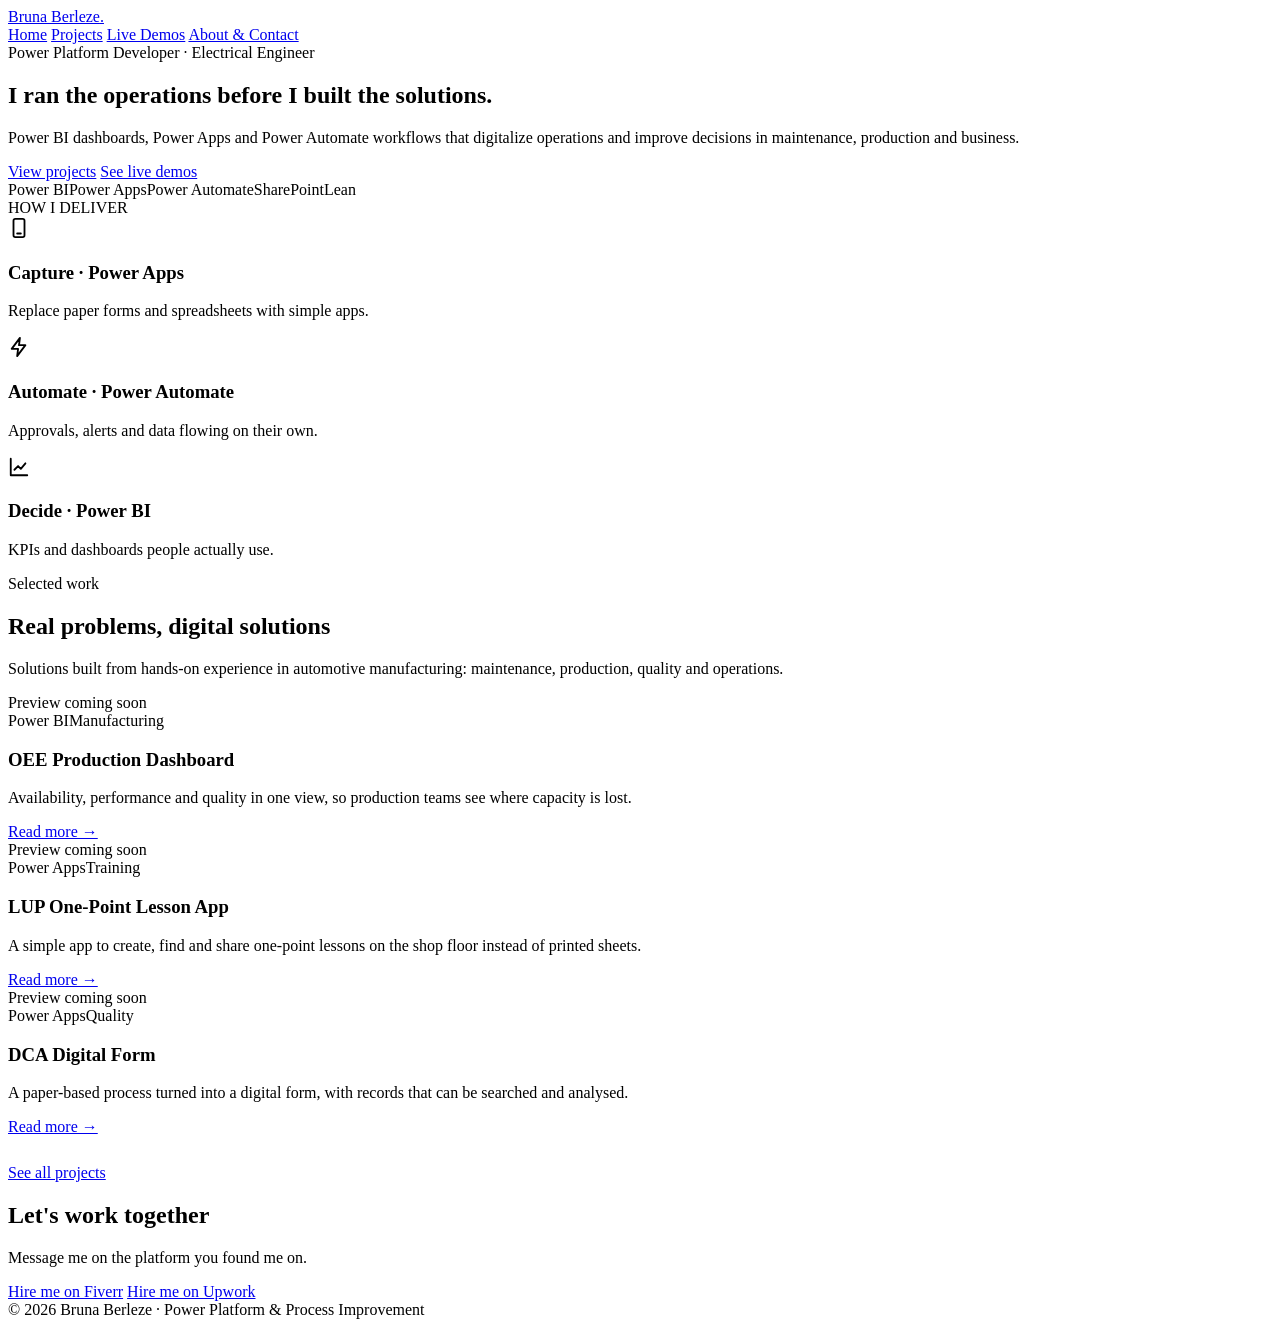
==== index.html @ 6c1ceda1 "Add files via upload" ====
<!doctype html>
<html lang="en">
<head>
<meta charset="utf-8">
<meta name="viewport" content="width=device-width, initial-scale=1">
<title>Bruna Berleze · Power Platform Developer</title>
<meta name="description" content="Power BI, Power Apps and Power Automate solutions from an Electrical Engineer with real manufacturing experience.">
<meta property="og:title" content="Bruna Berleze · Power Platform Developer">
<meta property="og:description" content="Power BI, Power Apps and Power Automate solutions from an Electrical Engineer with real manufacturing experience.">
<meta property="og:type" content="website">
<meta property="og:url" content="https://bruna-berleze.github.io/">
<meta name="theme-color" content="#0B0D1F">
<link rel="icon" type="image/png" href="assets/favicon-64.png">
<link rel="apple-touch-icon" href="assets/apple-touch-icon.png">
<link rel="preconnect" href="https://fonts.googleapis.com">
<link rel="preconnect" href="https://fonts.gstatic.com" crossorigin>
<link href="https://fonts.googleapis.com/css2?family=Space+Grotesk:wght@500;600;700&family=DM+Sans:wght@400;500;700&display=swap" rel="stylesheet">
<link rel="stylesheet" href="assets/style.css">
</head>
<body>
<div class="glow v" aria-hidden="true"></div>
<div class="glow c" aria-hidden="true"></div>
<div class="glow p" aria-hidden="true"></div>
<header>
<div class="wrap nav">
<a class="brand" href="index.html">Bruna Berleze<span>.</span></a>
<nav class="menu" aria-label="Main">
<a href="index.html" aria-current="page">Home</a>
<a href="projects.html">Projects</a>
<a href="demos.html">Live Demos</a>
<a href="about.html">About & Contact</a>
</nav>
</div>
</header>
<main class="wrap">
<section class="hero">
<div class="stack">
<span class="pill">Power Platform Developer · Electrical Engineer</span>
<h1>I ran the operations before I built the solutions.</h1>
<p class="lead">Power BI dashboards, Power Apps and Power Automate workflows that digitalize operations and improve decisions in maintenance, production and business.</p>
<div class="btns">
<a class="btn primary" href="projects.html">View projects</a>
<a class="btn ghost" href="demos.html">See live demos</a>
</div>
<div class="tags">
<span class="tag bi">Power BI</span><span class="tag apps">Power Apps</span><span class="tag flow">Power Automate</span><span class="tag">SharePoint</span><span class="tag">Lean</span>
</div>
</div>
<div class="steps glass">
<span class="label">HOW I DELIVER</span>
<div class="step apps"><div class="icon"><svg aria-hidden="true" width="22" height="22" viewBox="0 0 24 24" fill="none" stroke="currentColor" stroke-width="2" stroke-linecap="round" stroke-linejoin="round"><rect x="6" y="2" width="12" height="20" rx="2"/><path d="M10 18h4"/></svg></div><div><h3>Capture · Power Apps</h3><p>Replace paper forms and spreadsheets with simple apps.</p></div></div>
<div class="step flow"><div class="icon"><svg aria-hidden="true" width="22" height="22" viewBox="0 0 24 24" fill="none" stroke="currentColor" stroke-width="2" stroke-linecap="round" stroke-linejoin="round"><path d="M13 2L4 14h7l-1 8 9-12h-7z"/></svg></div><div><h3>Automate · Power Automate</h3><p>Approvals, alerts and data flowing on their own.</p></div></div>
<div class="step bi"><div class="icon"><svg aria-hidden="true" width="22" height="22" viewBox="0 0 24 24" fill="none" stroke="currentColor" stroke-width="2" stroke-linecap="round" stroke-linejoin="round"><path d="M3 3v18h18"/><path d="M7 15l4-4 3 3 5-6"/></svg></div><div><h3>Decide · Power BI</h3><p>KPIs and dashboards people actually use.</p></div></div>
</div>
</section>

<section class="reveal">
<div class="head">
<span class="eyebrow">Selected work</span>
<h2>Real problems, digital solutions</h2>
<p>Solutions built from hands-on experience in automotive manufacturing: maintenance, production, quality and operations.</p>
</div>
<div class="grid">
<article class="card glass">
<div class="thumb g1">Preview coming soon</div>
<div class="body">
<div class="tags"><span class="tag bi">Power BI</span><span class="tag ">Manufacturing</span></div>
<h3>OEE Production Dashboard</h3>
<p>Availability, performance and quality in one view, so production teams see where capacity is lost.</p>
<a class="more" href="projects.html#oee">Read more →</a>
</div>
</article><article class="card glass">
<div class="thumb g2">Preview coming soon</div>
<div class="body">
<div class="tags"><span class="tag apps">Power Apps</span><span class="tag ">Training</span></div>
<h3>LUP One-Point Lesson App</h3>
<p>A simple app to create, find and share one-point lessons on the shop floor instead of printed sheets.</p>
<a class="more" href="projects.html#lup">Read more →</a>
</div>
</article><article class="card glass">
<div class="thumb g3">Preview coming soon</div>
<div class="body">
<div class="tags"><span class="tag apps">Power Apps</span><span class="tag ">Quality</span></div>
<h3>DCA Digital Form</h3>
<p>A paper-based process turned into a digital form, with records that can be searched and analysed.</p>
<a class="more" href="projects.html#dca">Read more →</a>
</div>
</article>
</div>
<div class="btns" style="margin-top:28px"><a class="btn ghost" href="projects.html">See all projects</a></div>
</section>

<section id="contact" class="reveal">
<div class="cta">
<div>
<h2>Let's work together</h2>
<p>Message me on the platform you found me on.</p>
</div>
<div class="btns">
<a class="btn primary" href="#contact">Hire me on Fiverr</a>
<a class="btn ghost" href="#contact">Hire me on Upwork</a>
</div>
</div>
</section>
</main>
<footer>
<div class="wrap">© 2026 Bruna Berleze · Power Platform &amp; Process Improvement</div>
</footer>
<script src="assets/main.js"></script>
</body>
</html>
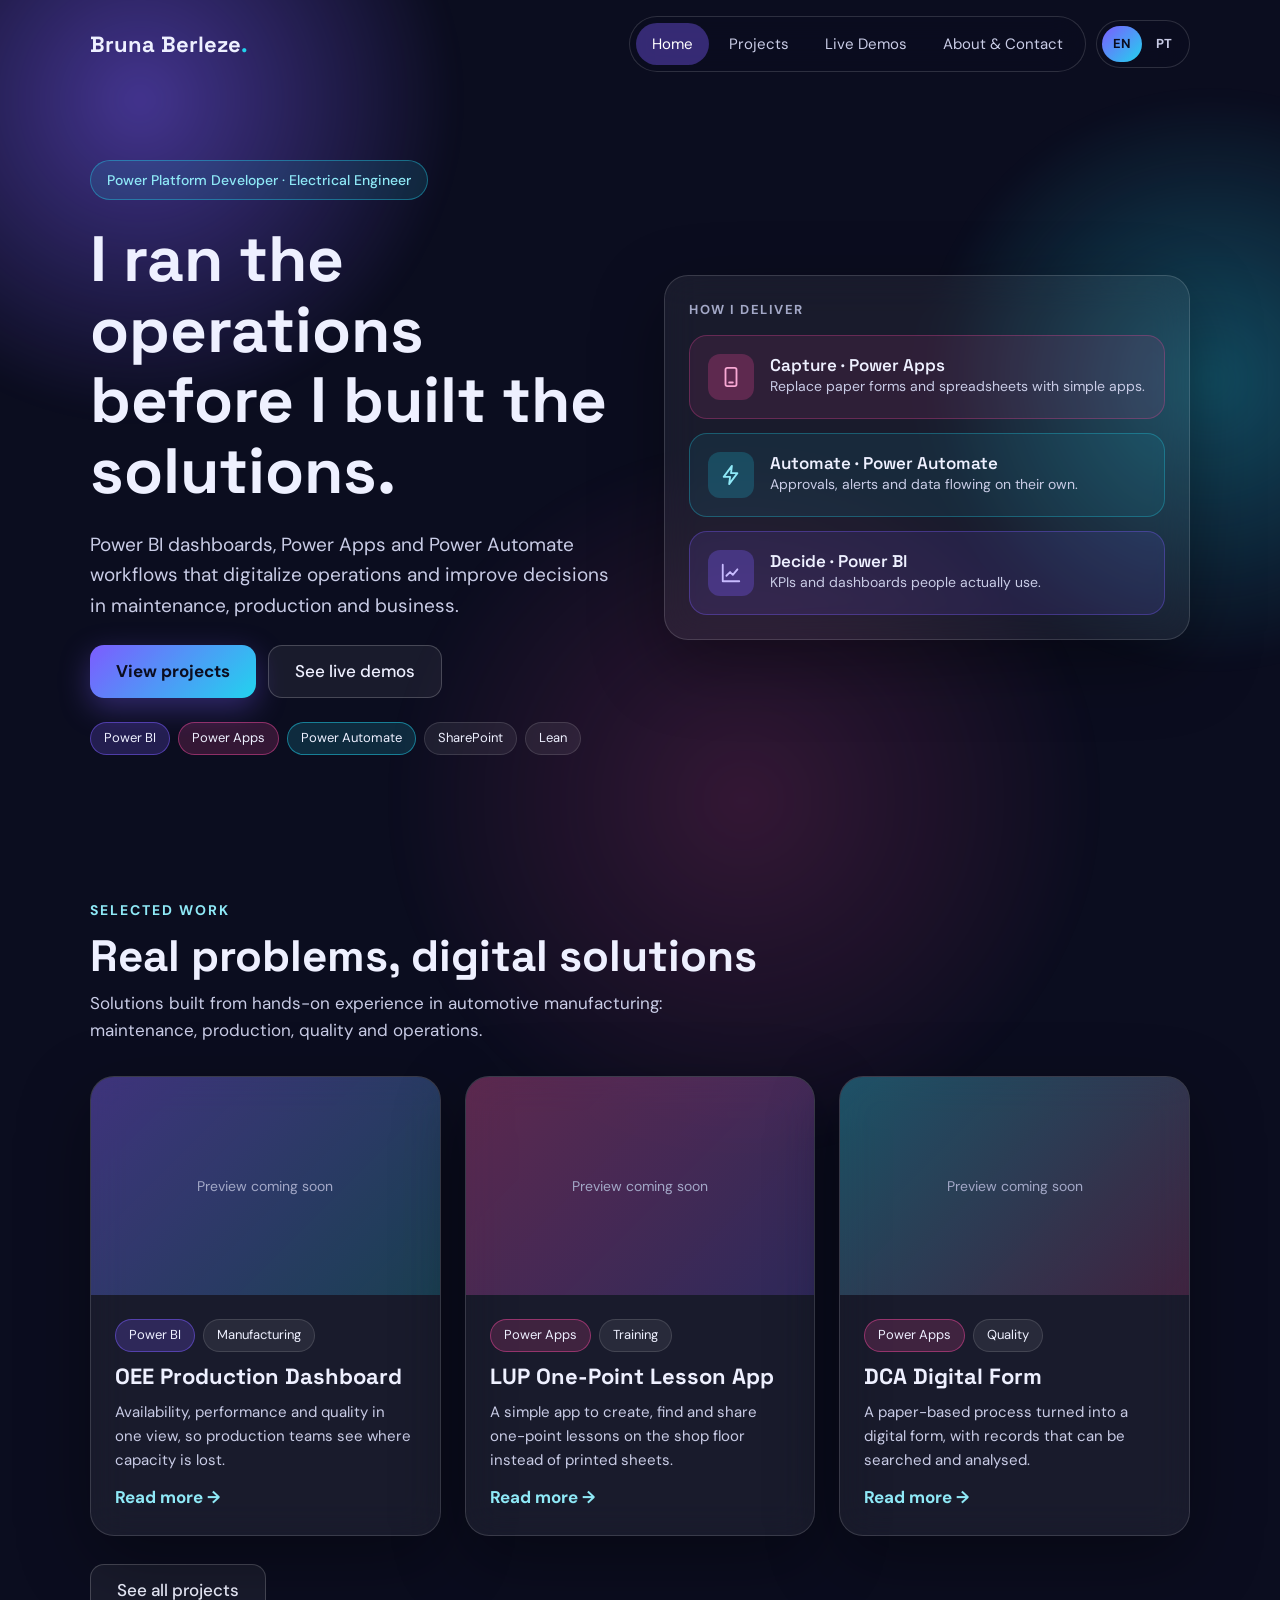
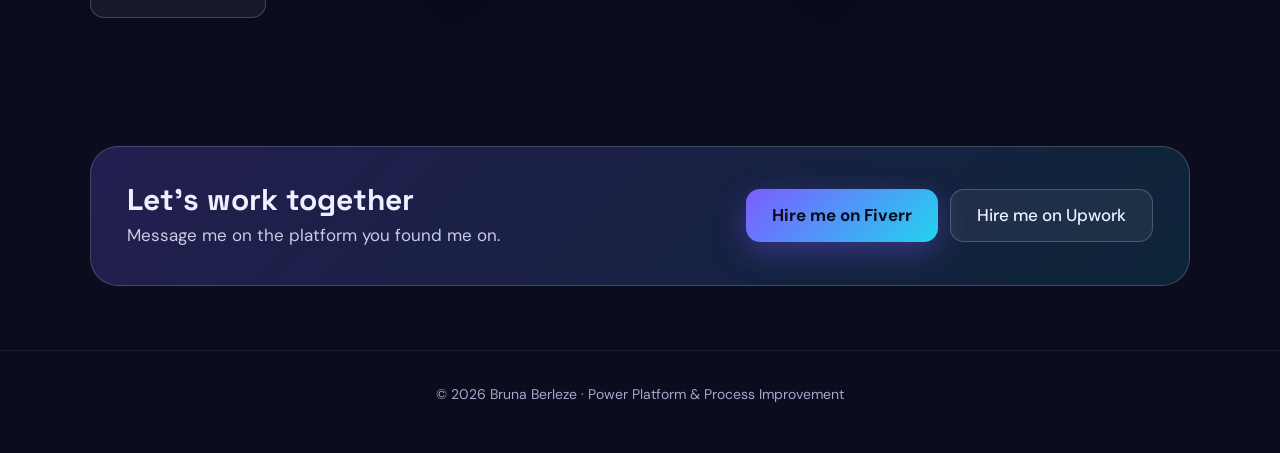
==== commit 9949c45f: "Add Portuguese version with EN/PT switch and fix favicon Co-Authored-By: Claude Opus 5.5 <noreply@an" ====
--- a/index.html
+++ b/index.html
@@ -8,14 +8,20 @@
 <meta property="og:title" content="Bruna Berleze · Power Platform Developer">
 <meta property="og:description" content="Power BI, Power Apps and Power Automate solutions from an Electrical Engineer with real manufacturing experience.">
 <meta property="og:type" content="website">
-<meta property="og:url" content="https://bruna-berleze.github.io/">
+<meta property="og:image" content="https://bruna-berleze.github.io/assets/favicon.png">
+<link rel="alternate" hreflang="en" href="https://bruna-berleze.github.io/">
+<link rel="alternate" hreflang="pt-BR" href="https://bruna-berleze.github.io/pt/">
+<link rel="alternate" hreflang="x-default" href="https://bruna-berleze.github.io/">
+<link rel="canonical" href="https://bruna-berleze.github.io/">
 <meta name="theme-color" content="#0B0D1F">
-<link rel="icon" type="image/png" href="assets/favicon-64.png">
-<link rel="apple-touch-icon" href="assets/apple-touch-icon.png">
+<link rel="icon" href="/favicon.ico" sizes="any">
+<link rel="icon" type="image/png" sizes="32x32" href="/assets/favicon-32.png">
+<link rel="icon" type="image/png" sizes="64x64" href="/assets/favicon-64.png">
+<link rel="apple-touch-icon" href="/assets/apple-touch-icon.png">
 <link rel="preconnect" href="https://fonts.googleapis.com">
 <link rel="preconnect" href="https://fonts.gstatic.com" crossorigin>
 <link href="https://fonts.googleapis.com/css2?family=Space+Grotesk:wght@500;600;700&family=DM+Sans:wght@400;500;700&display=swap" rel="stylesheet">
-<link rel="stylesheet" href="assets/style.css">
+<link rel="stylesheet" href="/assets/style.css">
 </head>
 <body>
 <div class="glow v" aria-hidden="true"></div>
@@ -23,13 +29,19 @@
 <div class="glow p" aria-hidden="true"></div>
 <header>
 <div class="wrap nav">
-<a class="brand" href="index.html">Bruna Berleze<span>.</span></a>
+<a class="brand" href="/">Bruna Berleze<span>.</span></a>
+<div class="nav-right">
 <nav class="menu" aria-label="Main">
-<a href="index.html" aria-current="page">Home</a>
-<a href="projects.html">Projects</a>
-<a href="demos.html">Live Demos</a>
-<a href="about.html">About & Contact</a>
+<a href="/" aria-current="page">Home</a>
+<a href="/projects.html" >Projects</a>
+<a href="/demos.html" >Live Demos</a>
+<a href="/about.html" >About & Contact</a>
 </nav>
+<div class="lang" role="group" aria-label="Language">
+<a href="/" hreflang="en" lang="en" data-lang="en" aria-current="page">EN</a>
+<a href="/pt/" hreflang="pt-BR" lang="pt-BR" data-lang="pt" >PT</a>
+</div>
+</div>
 </div>
 </header>
 <main class="wrap">
@@ -39,8 +51,8 @@
 <h1>I ran the operations before I built the solutions.</h1>
 <p class="lead">Power BI dashboards, Power Apps and Power Automate workflows that digitalize operations and improve decisions in maintenance, production and business.</p>
 <div class="btns">
-<a class="btn primary" href="projects.html">View projects</a>
-<a class="btn ghost" href="demos.html">See live demos</a>
+<a class="btn primary" href="/projects.html">View projects</a>
+<a class="btn ghost" href="/demos.html">See live demos</a>
 </div>
 <div class="tags">
 <span class="tag bi">Power BI</span><span class="tag apps">Power Apps</span><span class="tag flow">Power Automate</span><span class="tag">SharePoint</span><span class="tag">Lean</span>
@@ -67,7 +79,7 @@
 <div class="tags"><span class="tag bi">Power BI</span><span class="tag ">Manufacturing</span></div>
 <h3>OEE Production Dashboard</h3>
 <p>Availability, performance and quality in one view, so production teams see where capacity is lost.</p>
-<a class="more" href="projects.html#oee">Read more →</a>
+<a class="more" href="/projects.html#oee">Read more →</a>
 </div>
 </article><article class="card glass">
 <div class="thumb g2">Preview coming soon</div>
@@ -75,7 +87,7 @@
 <div class="tags"><span class="tag apps">Power Apps</span><span class="tag ">Training</span></div>
 <h3>LUP One-Point Lesson App</h3>
 <p>A simple app to create, find and share one-point lessons on the shop floor instead of printed sheets.</p>
-<a class="more" href="projects.html#lup">Read more →</a>
+<a class="more" href="/projects.html#lup">Read more →</a>
 </div>
 </article><article class="card glass">
 <div class="thumb g3">Preview coming soon</div>
@@ -83,11 +95,11 @@
 <div class="tags"><span class="tag apps">Power Apps</span><span class="tag ">Quality</span></div>
 <h3>DCA Digital Form</h3>
 <p>A paper-based process turned into a digital form, with records that can be searched and analysed.</p>
-<a class="more" href="projects.html#dca">Read more →</a>
+<a class="more" href="/projects.html#dca">Read more →</a>
 </div>
 </article>
 </div>
-<div class="btns" style="margin-top:28px"><a class="btn ghost" href="projects.html">See all projects</a></div>
+<div class="btns" style="margin-top:28px"><a class="btn ghost" href="/projects.html">See all projects</a></div>
 </section>
 
 <section id="contact" class="reveal">
@@ -106,6 +118,6 @@
 <footer>
 <div class="wrap">© 2026 Bruna Berleze · Power Platform &amp; Process Improvement</div>
 </footer>
-<script src="assets/main.js"></script>
+<script src="/assets/main.js"></script>
 </body>
 </html>
--- a/assets/style.css
+++ b/assets/style.css
@@ -0,0 +1,168 @@
+:root {
+  --bg: #0B0D1F;
+  --text: #EEF0FF;
+  --muted: #C9CCE6;
+  --subtle: #A3A8C7;
+  --violet: #7C5CFF;
+  --cyan: #22D3EE;
+  --pink: #EC4899;
+  --link: #8FE9F7;
+  --glass: rgba(255, 255, 255, 0.06);
+  --glass-strong: rgba(255, 255, 255, 0.09);
+  --line: rgba(255, 255, 255, 0.14);
+  --radius: 24px;
+}
+
+* { box-sizing: border-box; }
+html { scroll-behavior: smooth; }
+body {
+  margin: 0;
+  background: var(--bg);
+  color: var(--text);
+  font-family: 'DM Sans', system-ui, sans-serif;
+  font-size: 17px;
+  line-height: 1.6;
+  overflow-x: hidden;
+}
+h1, h2, h3, .brand { font-family: 'Space Grotesk', system-ui, sans-serif; line-height: 1.1; margin: 0; }
+p { margin: 0; }
+a { color: var(--link); }
+a:hover { color: #C6F4FB; }
+img { max-width: 100%; display: block; }
+
+/* Ambient glows */
+.glow { position: fixed; border-radius: 50%; pointer-events: none; z-index: 0; filter: blur(10px); animation: drift 22s ease-in-out infinite alternate; }
+.glow.v { top: -220px; left: -180px; width: 640px; height: 640px; background: radial-gradient(circle, rgba(124,92,255,.5), transparent 70%); }
+.glow.c { top: 10%; right: -220px; width: 580px; height: 580px; background: radial-gradient(circle, rgba(34,211,238,.32), transparent 70%); animation-delay: -6s; }
+.glow.p { bottom: -260px; left: 30%; width: 720px; height: 720px; background: radial-gradient(circle, rgba(236,72,153,.18), transparent 70%); animation-delay: -12s; }
+@keyframes drift { from { transform: translate(0,0); } to { transform: translate(40px, 60px); } }
+@media (prefers-reduced-motion: reduce) { .glow { animation: none; } html { scroll-behavior: auto; } }
+
+.wrap { position: relative; z-index: 1; max-width: 1140px; margin: 0 auto; padding: 0 20px; }
+
+/* Nav */
+header { position: sticky; top: 0; z-index: 10; padding: 16px 0; }
+.nav { display: flex; flex-wrap: wrap; align-items: center; justify-content: space-between; gap: 12px; }
+.brand { font-weight: 700; font-size: 22px; color: var(--text); text-decoration: none; }
+.brand span { color: var(--cyan); }
+.menu { display: flex; flex-wrap: wrap; gap: 4px; padding: 6px; border-radius: 999px; background: rgba(11,13,31,.55); border: 1px solid var(--line); backdrop-filter: blur(16px); -webkit-backdrop-filter: blur(16px); }
+.menu a { padding: 9px 16px; border-radius: 999px; color: var(--muted); text-decoration: none; font-size: 15px; transition: background .2s, color .2s; }
+.menu a:hover { color: #fff; background: rgba(255,255,255,.06); }
+.menu a[aria-current="page"] { color: #fff; background: rgba(124,92,255,.38); }
+
+.nav-right { display: flex; flex-wrap: wrap; align-items: center; gap: 10px; }
+.lang { display: flex; gap: 2px; padding: 5px; border-radius: 999px; background: rgba(11,13,31,.55); border: 1px solid var(--line); backdrop-filter: blur(16px); -webkit-backdrop-filter: blur(16px); }
+.lang a { min-width: 40px; padding: 8px 10px; border-radius: 999px; text-align: center; color: var(--muted); text-decoration: none; font-size: 13px; font-weight: 700; letter-spacing: .5px; transition: background .2s, color .2s; }
+.lang a:hover { color: #fff; background: rgba(255,255,255,.06); }
+.lang a[aria-current="page"] { color: var(--bg); background: linear-gradient(135deg, var(--violet), var(--cyan)); }
+
+/* Glass */
+.glass { background: var(--glass); border: 1px solid var(--line); border-radius: var(--radius); backdrop-filter: blur(18px); -webkit-backdrop-filter: blur(18px); box-shadow: 0 24px 70px rgba(0,0,0,.35); }
+
+/* Sections */
+section { padding: 64px 0; }
+.eyebrow { color: var(--link); font-size: 14px; font-weight: 700; letter-spacing: 2px; text-transform: uppercase; }
+.head { display: flex; flex-direction: column; gap: 10px; margin-bottom: 32px; }
+.head h1, .head h2 { font-size: clamp(32px, 5vw, 44px); }
+.head p { color: var(--muted); max-width: 660px; }
+
+/* Hero */
+.hero { display: grid; grid-template-columns: repeat(auto-fit, minmax(300px, 1fr)); gap: 48px; align-items: center; padding: 72px 0 80px; }
+.hero h1 { font-size: clamp(40px, 6.5vw, 64px); font-weight: 700; }
+.hero .lead { color: var(--muted); font-size: 19px; max-width: 560px; }
+.stack { display: flex; flex-direction: column; gap: 24px; }
+.pill { align-self: flex-start; padding: 8px 16px; border-radius: 999px; background: rgba(34,211,238,.12); border: 1px solid rgba(34,211,238,.4); color: var(--link); font-size: 14px; font-weight: 500; }
+
+.btns { display: flex; flex-wrap: wrap; gap: 12px; }
+.btn { display: inline-flex; align-items: center; min-height: 48px; padding: 12px 26px; border-radius: 14px; font-weight: 700; text-decoration: none; transition: transform .2s, box-shadow .2s; }
+.btn:hover { transform: translateY(-2px); }
+.btn.primary { background: linear-gradient(135deg, var(--violet), var(--cyan)); color: var(--bg); box-shadow: 0 10px 30px rgba(124,92,255,.35); }
+.btn.primary:hover { color: var(--bg); }
+.btn.ghost { background: rgba(255,255,255,.06); border: 1px solid rgba(255,255,255,.2); color: var(--text); font-weight: 500; }
+
+.tags { display: flex; flex-wrap: wrap; gap: 8px; }
+.tag { padding: 5px 13px; border-radius: 999px; font-size: 13px; background: rgba(255,255,255,.07); border: 1px solid rgba(255,255,255,.12); color: var(--text); }
+.tag.bi { background: rgba(124,92,255,.22); border-color: rgba(124,92,255,.5); }
+.tag.apps { background: rgba(236,72,153,.18); border-color: rgba(236,72,153,.5); }
+.tag.flow { background: rgba(34,211,238,.15); border-color: rgba(34,211,238,.5); }
+
+/* Delivery steps */
+.steps { padding: 24px; display: flex; flex-direction: column; gap: 14px; }
+.steps .label { font-size: 13px; font-weight: 700; letter-spacing: 1.5px; color: var(--subtle); }
+.step { display: flex; align-items: center; gap: 16px; padding: 18px; border-radius: 18px; border: 1px solid; }
+.step .icon { width: 46px; height: 46px; flex-shrink: 0; border-radius: 12px; display: flex; align-items: center; justify-content: center; }
+.step h3 { font-size: 17px; font-weight: 600; }
+.step p { font-size: 14px; color: var(--muted); }
+.step.apps { background: rgba(236,72,153,.1); border-color: rgba(236,72,153,.3); }
+.step.apps .icon { background: rgba(236,72,153,.25); color: #F9A8D4; }
+.step.flow { background: rgba(34,211,238,.08); border-color: rgba(34,211,238,.3); }
+.step.flow .icon { background: rgba(34,211,238,.2); color: var(--link); }
+.step.bi { background: rgba(124,92,255,.12); border-color: rgba(124,92,255,.35); }
+.step.bi .icon { background: rgba(124,92,255,.3); color: #C8BBFF; }
+
+/* Cards */
+.grid { display: grid; grid-template-columns: repeat(auto-fit, minmax(300px, 1fr)); gap: 24px; }
+.card { overflow: hidden; display: flex; flex-direction: column; transition: transform .25s, border-color .25s; }
+.card:hover { transform: translateY(-4px); border-color: rgba(143,233,247,.4); }
+.card .thumb { aspect-ratio: 16 / 10; display: flex; align-items: center; justify-content: center; color: var(--subtle); font-size: 14px; }
+.card .thumb img { width: 100%; height: 100%; object-fit: cover; }
+.thumb.g1 { background: linear-gradient(135deg, rgba(124,92,255,.38), rgba(34,211,238,.2)); }
+.thumb.g2 { background: linear-gradient(135deg, rgba(236,72,153,.32), rgba(124,92,255,.22)); }
+.thumb.g3 { background: linear-gradient(135deg, rgba(34,211,238,.3), rgba(236,72,153,.18)); }
+.card .body { padding: 24px; display: flex; flex-direction: column; gap: 12px; flex: 1; }
+.card h3 { font-size: 22px; }
+.card p { color: var(--muted); font-size: 15px; }
+.card .more { margin-top: auto; font-weight: 700; text-decoration: none; }
+.soon { color: var(--subtle); font-size: 14px; font-style: italic; }
+
+/* Case study */
+.case { display: grid; grid-template-columns: repeat(auto-fit, minmax(320px, 1fr)); overflow: hidden; margin-bottom: 28px; scroll-margin-top: 90px; }
+.case .thumb { min-height: 300px; display: flex; align-items: center; justify-content: center; color: var(--subtle); font-size: 14px; }
+.case .body { padding: 32px; display: flex; flex-direction: column; gap: 16px; }
+.case h2 { font-size: 28px; }
+.psr { display: flex; flex-direction: column; gap: 10px; }
+.psr div b { color: var(--link); }
+.psr div span { color: var(--muted); }
+
+/* Demo frames */
+.demo { padding: 20px; display: flex; flex-direction: column; gap: 14px; margin-bottom: 28px; }
+.demo .top { display: flex; flex-wrap: wrap; align-items: center; justify-content: space-between; gap: 10px; padding: 4px 6px 0; }
+.demo h3 { font-size: 22px; }
+.demo .hint { color: var(--subtle); font-size: 15px; }
+.frame { position: relative; width: 100%; border-radius: 16px; overflow: hidden; background: rgba(11,13,31,.7); border: 1px solid rgba(255,255,255,.1); }
+.frame.report { aspect-ratio: 16 / 9.6; }
+.frame.video { aspect-ratio: 16 / 9; }
+.frame iframe { position: absolute; inset: 0; width: 100%; height: 100%; border: 0; }
+.frame .empty { position: absolute; inset: 0; display: flex; flex-direction: column; gap: 10px; align-items: center; justify-content: center; text-align: center; padding: 24px; color: var(--subtle); border: 2px dashed rgba(143,233,247,.35); border-radius: 16px; }
+.frame .empty strong { font-family: 'Space Grotesk', sans-serif; color: var(--text); font-size: 19px; }
+
+/* About */
+.list { display: flex; flex-direction: column; gap: 10px; }
+.list div { padding: 12px 18px; border-radius: 16px; background: rgba(255,255,255,.05); border: 1px solid rgba(255,255,255,.1); }
+.panel { padding: 32px; display: flex; flex-direction: column; gap: 18px; }
+.panel .label { font-size: 14px; font-weight: 700; color: var(--subtle); letter-spacing: 1px; }
+
+.cta { padding: 36px; display: flex; flex-wrap: wrap; align-items: center; justify-content: space-between; gap: 20px; background: linear-gradient(135deg, rgba(124,92,255,.22), rgba(34,211,238,.12)); border: 1px solid rgba(255,255,255,.18); border-radius: 28px; }
+.cta h2 { font-size: 30px; }
+.cta p { color: var(--muted); margin-top: 6px; }
+
+footer { position: relative; z-index: 1; padding: 32px 0 48px; border-top: 1px solid rgba(255,255,255,.08); color: var(--subtle); font-size: 14px; text-align: center; }
+
+/* Reveal on scroll */
+.reveal { opacity: 0; transform: translateY(24px); transition: opacity .7s ease, transform .7s ease; }
+.reveal.in { opacity: 1; transform: none; }
+@media (prefers-reduced-motion: reduce) { .reveal { opacity: 1; transform: none; transition: none; } }
+
+@media (max-width: 640px) {
+  body { font-size: 16px; }
+  header { position: static; }
+  .nav { display: grid; grid-template-columns: 1fr auto; grid-template-areas: "brand lang" "menu menu"; }
+  .brand { grid-area: brand; }
+  .nav-right { display: contents; }
+  .lang { grid-area: lang; }
+  .menu { grid-area: menu; justify-content: space-between; }
+  .menu a { padding: 9px 10px; font-size: 14px; }
+  section { padding: 48px 0; }
+  .hero { padding: 40px 0 56px; }
+  .case .body, .panel, .cta { padding: 24px; }
+}
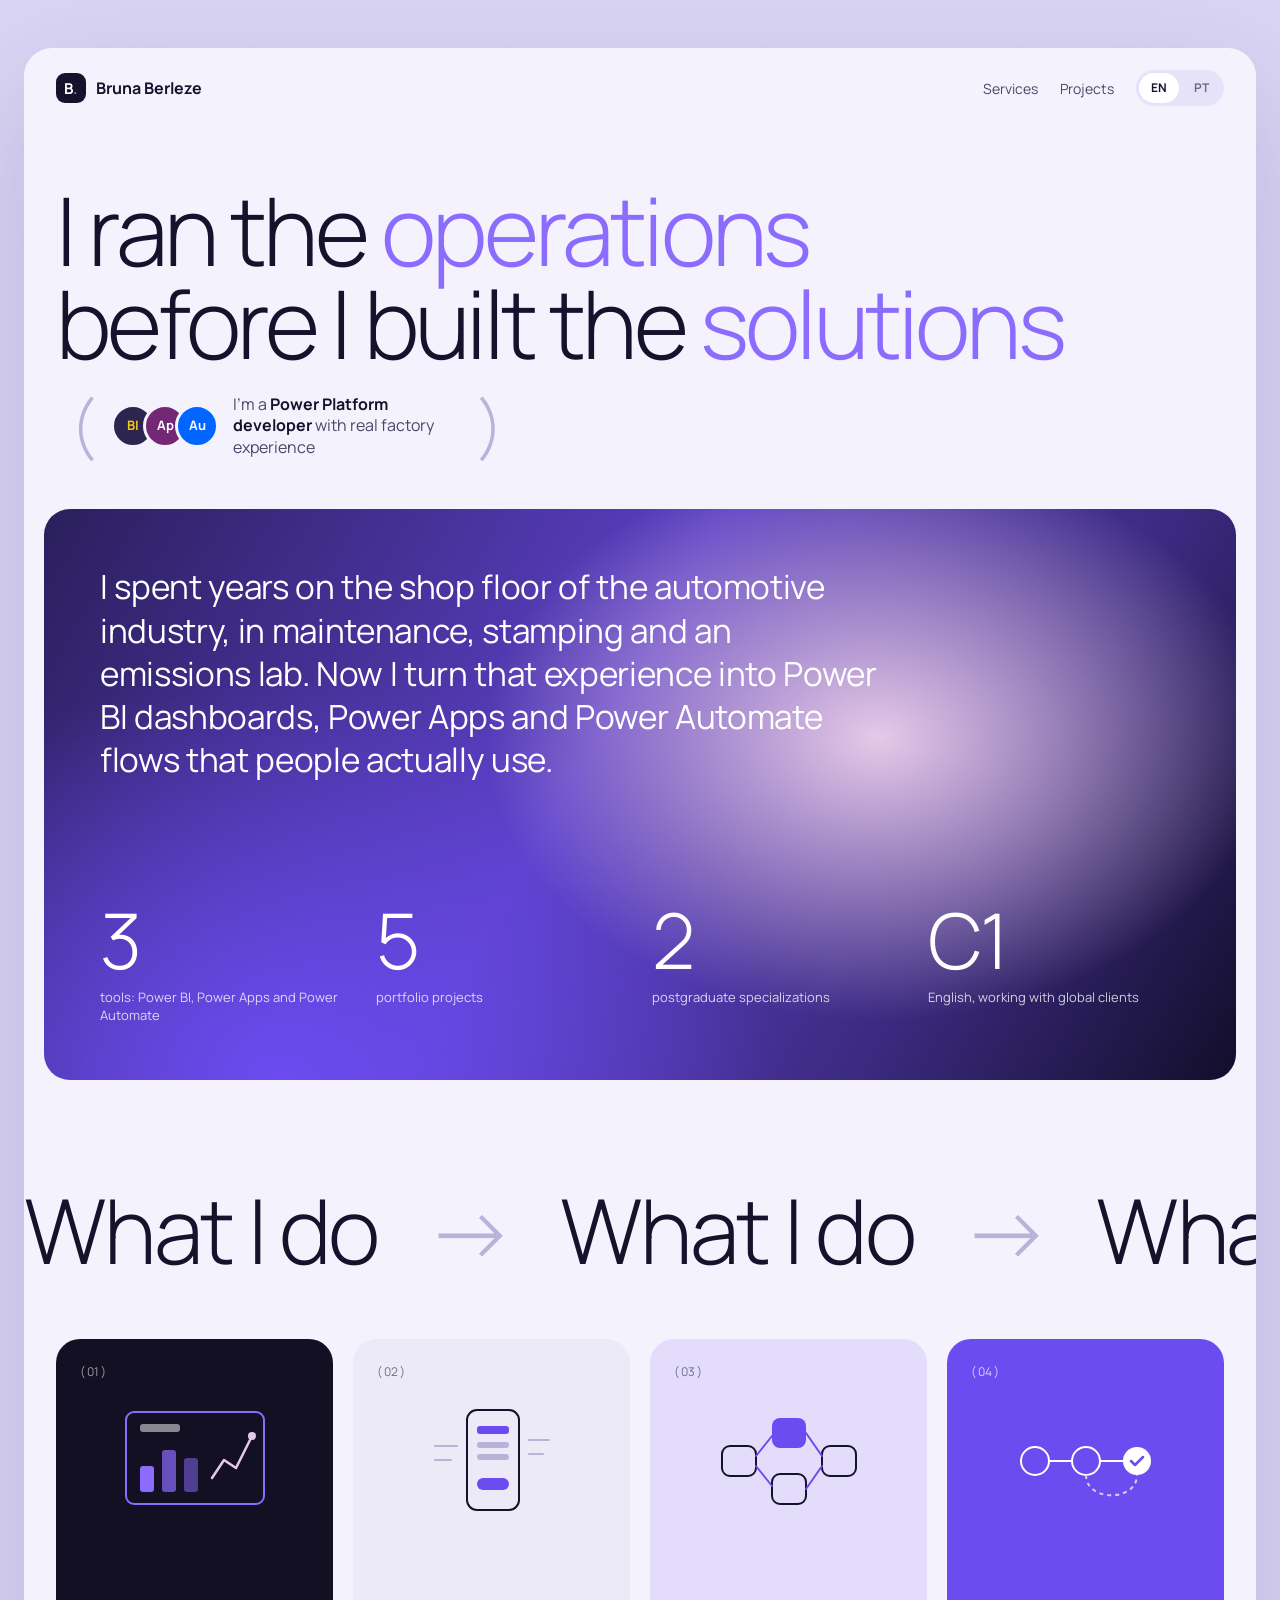
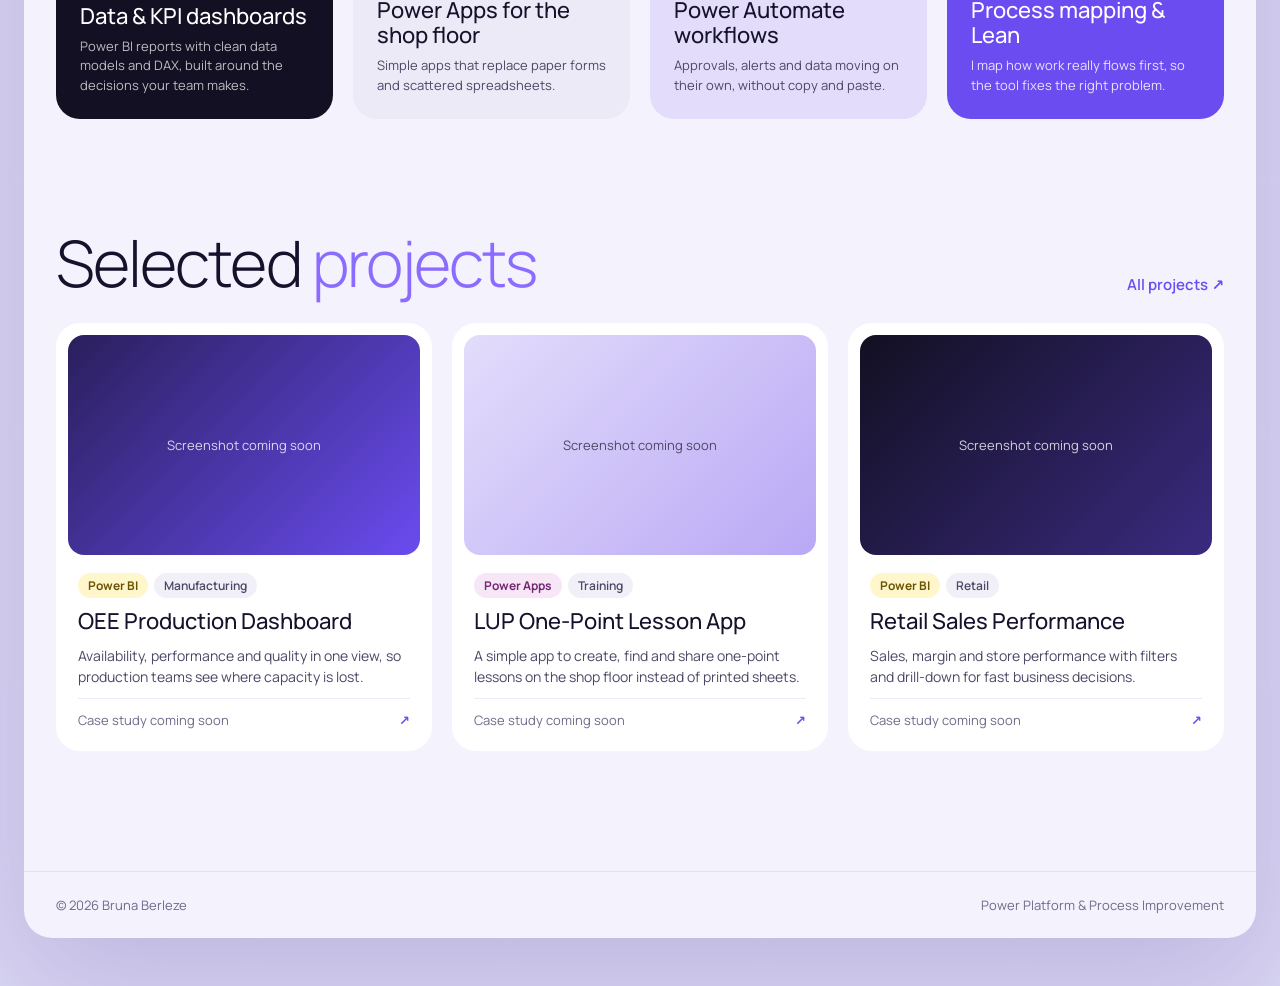
==== commit 440b9f1d: "Redesign site in lavender style with filterable projects page Co-Authored-By: Claude Opus 5.5 <norep" ====
--- a/index.html
+++ b/index.html
@@ -13,111 +13,91 @@
 <link rel="alternate" hreflang="pt-BR" href="https://bruna-berleze.github.io/pt/">
 <link rel="alternate" hreflang="x-default" href="https://bruna-berleze.github.io/">
 <link rel="canonical" href="https://bruna-berleze.github.io/">
-<meta name="theme-color" content="#0B0D1F">
+<meta name="theme-color" content="#D9D5F2">
 <link rel="icon" href="/favicon.ico" sizes="any">
 <link rel="icon" type="image/png" sizes="32x32" href="/assets/favicon-32.png">
 <link rel="icon" type="image/png" sizes="64x64" href="/assets/favicon-64.png">
 <link rel="apple-touch-icon" href="/assets/apple-touch-icon.png">
 <link rel="preconnect" href="https://fonts.googleapis.com">
 <link rel="preconnect" href="https://fonts.gstatic.com" crossorigin>
-<link href="https://fonts.googleapis.com/css2?family=Space+Grotesk:wght@500;600;700&family=DM+Sans:wght@400;500;700&display=swap" rel="stylesheet">
+<link href="https://fonts.googleapis.com/css2?family=Manrope:wght@300;400;500;600;700&display=swap" rel="stylesheet">
 <link rel="stylesheet" href="/assets/style.css">
 </head>
 <body>
-<div class="glow v" aria-hidden="true"></div>
-<div class="glow c" aria-hidden="true"></div>
-<div class="glow p" aria-hidden="true"></div>
-<header>
-<div class="wrap nav">
-<a class="brand" href="/">Bruna Berleze<span>.</span></a>
-<div class="nav-right">
-<nav class="menu" aria-label="Main">
-<a href="/" aria-current="page">Home</a>
+<div class="page">
+<div class="sheet">
+<header class="top">
+<a class="brand" href="/"><span class="mark">B<span>.</span></span>Bruna Berleze</a>
+<nav class="nav" aria-label="Main">
+<a href="#services">Services</a>
 <a href="/projects.html" >Projects</a>
-<a href="/demos.html" >Live Demos</a>
-<a href="/about.html" >About & Contact</a>
-</nav>
 <div class="lang" role="group" aria-label="Language">
 <a href="/" hreflang="en" lang="en" data-lang="en" aria-current="page">EN</a>
 <a href="/pt/" hreflang="pt-BR" lang="pt-BR" data-lang="pt" >PT</a>
 </div>
-</div>
-</div>
+</nav>
 </header>
-<main class="wrap">
+<main>
 <section class="hero">
-<div class="stack">
-<span class="pill">Power Platform Developer · Electrical Engineer</span>
-<h1>I ran the operations before I built the solutions.</h1>
-<p class="lead">Power BI dashboards, Power Apps and Power Automate workflows that digitalize operations and improve decisions in maintenance, production and business.</p>
-<div class="btns">
-<a class="btn primary" href="/projects.html">View projects</a>
-<a class="btn ghost" href="/demos.html">See live demos</a>
-</div>
-<div class="tags">
-<span class="tag bi">Power BI</span><span class="tag apps">Power Apps</span><span class="tag flow">Power Automate</span><span class="tag">SharePoint</span><span class="tag">Lean</span>
-</div>
-</div>
-<div class="steps glass">
-<span class="label">HOW I DELIVER</span>
-<div class="step apps"><div class="icon"><svg aria-hidden="true" width="22" height="22" viewBox="0 0 24 24" fill="none" stroke="currentColor" stroke-width="2" stroke-linecap="round" stroke-linejoin="round"><rect x="6" y="2" width="12" height="20" rx="2"/><path d="M10 18h4"/></svg></div><div><h3>Capture · Power Apps</h3><p>Replace paper forms and spreadsheets with simple apps.</p></div></div>
-<div class="step flow"><div class="icon"><svg aria-hidden="true" width="22" height="22" viewBox="0 0 24 24" fill="none" stroke="currentColor" stroke-width="2" stroke-linecap="round" stroke-linejoin="round"><path d="M13 2L4 14h7l-1 8 9-12h-7z"/></svg></div><div><h3>Automate · Power Automate</h3><p>Approvals, alerts and data flowing on their own.</p></div></div>
-<div class="step bi"><div class="icon"><svg aria-hidden="true" width="22" height="22" viewBox="0 0 24 24" fill="none" stroke="currentColor" stroke-width="2" stroke-linecap="round" stroke-linejoin="round"><path d="M3 3v18h18"/><path d="M7 15l4-4 3 3 5-6"/></svg></div><div><h3>Decide · Power BI</h3><p>KPIs and dashboards people actually use.</p></div></div>
+<h1 class="display">I ran the <span class="accent">operations</span><br>before I built the <span class="accent">solutions</span>
+<span class="aside"><span class="paren" aria-hidden="true">(</span>
+<span class="avatars" aria-hidden="true"><span class="av-bi">BI</span><span class="av-apps">Ap</span><span class="av-flow">Au</span></span>
+<span class="note">I'm a <b>Power Platform developer</b> with real factory experience</span><span class="paren" aria-hidden="true">)</span></span>
+</h1>
+</section>
+
+<section class="story-wrap">
+<div class="story">
+<p><span class="lit">I spent years on the shop floor of the automotive industry,</span>
+<span class="lit">in maintenance, stamping and an emissions lab.</span>
+<span class="lit">Now I turn that experience into Power BI dashboards,</span>
+<span class="lit">Power Apps and Power Automate flows</span>
+<span class="lit">that people actually use.</span></p>
+<div class="stats"><div class="stat"><div class="n">3</div><div class="l">tools: Power BI, Power Apps and Power Automate</div></div><div class="stat"><div class="n">5</div><div class="l">portfolio projects</div></div><div class="stat"><div class="n">2</div><div class="l">postgraduate specializations</div></div><div class="stat"><div class="n">C1</div><div class="l">English, working with global clients</div></div></div>
 </div>
 </section>
 
-<section class="reveal">
-<div class="head">
-<span class="eyebrow">Selected work</span>
-<h2>Real problems, digital solutions</h2>
-<p>Solutions built from hands-on experience in automotive manufacturing: maintenance, production, quality and operations.</p>
+<section id="services" class="marquee-wrap">
+<h2 class="sr-only">What I do</h2>
+<div class="marquee" aria-hidden="true"><div><span>What I do</span><span class="arrow">→</span><span>What I do</span><span class="arrow">→</span><span>What I do</span><span class="arrow">→</span></div><div><span>What I do</span><span class="arrow">→</span><span>What I do</span><span class="arrow">→</span><span>What I do</span><span class="arrow">→</span></div></div>
+</section>
+<div class="services"><article class="svc dark rise"><span class="num">( 01 )</span><svg aria-hidden="true" width="150" height="110" viewBox="0 0 150 110" fill="none"><rect x="6" y="6" width="138" height="92" rx="8" stroke="#8B6CFF" stroke-width="2"/><rect x="20" y="60" width="14" height="26" rx="3" fill="#8B6CFF"/><rect x="42" y="44" width="14" height="42" rx="3" fill="#8B6CFF" opacity=".7"/><rect x="64" y="52" width="14" height="34" rx="3" fill="#8B6CFF" opacity=".5"/><path d="M92 72 L104 54 L116 62 L132 30" stroke="#E6C9E8" stroke-width="2.5" stroke-linecap="round" stroke-linejoin="round"/><circle cx="132" cy="30" r="4" fill="#E6C9E8"/><rect x="20" y="18" width="40" height="8" rx="3" fill="#fff" opacity=".5"/></svg><h3>Data &amp; KPI dashboards</h3><p>Power BI reports with clean data models and DAX, built around the decisions your team makes.</p></article><article class="svc gray rise"><span class="num">( 02 )</span><svg aria-hidden="true" width="150" height="110" viewBox="0 0 150 110" fill="none"><rect x="50" y="4" width="52" height="100" rx="10" stroke="#15122B" stroke-width="2"/><rect x="60" y="20" width="32" height="8" rx="3" fill="#6A4CF0"/><rect x="60" y="36" width="32" height="6" rx="3" fill="#B9B3DA"/><rect x="60" y="48" width="32" height="6" rx="3" fill="#B9B3DA"/><rect x="60" y="72" width="32" height="12" rx="6" fill="#6A4CF0"/><path d="M18 40 h22 M18 54 h16 M112 34 h20 M112 48 h14" stroke="#B9B3DA" stroke-width="2" stroke-linecap="round"/></svg><h3>Power Apps for the shop floor</h3><p>Simple apps that replace paper forms and scattered spreadsheets.</p></article><article class="svc lilac rise"><span class="num">( 03 )</span><svg aria-hidden="true" width="150" height="110" viewBox="0 0 150 110" fill="none"><rect x="8" y="40" width="34" height="30" rx="8" stroke="#15122B" stroke-width="2"/><rect x="58" y="12" width="34" height="30" rx="8" fill="#6A4CF0"/><rect x="58" y="68" width="34" height="30" rx="8" stroke="#15122B" stroke-width="2"/><rect x="108" y="40" width="34" height="30" rx="8" stroke="#15122B" stroke-width="2"/><path d="M42 50 L58 30 M42 60 L58 80 M92 27 L108 50 M92 83 L108 60" stroke="#6A4CF0" stroke-width="2" stroke-linecap="round"/></svg><h3>Power Automate workflows</h3><p>Approvals, alerts and data moving on their own, without copy and paste.</p></article><article class="svc violet rise"><span class="num">( 04 )</span><svg aria-hidden="true" width="150" height="110" viewBox="0 0 150 110" fill="none"><circle cx="24" cy="55" r="14" stroke="#fff" stroke-width="2"/><circle cx="75" cy="55" r="14" stroke="#fff" stroke-width="2"/><circle cx="126" cy="55" r="14" fill="#fff"/><path d="M38 55 h23 M89 55 h23" stroke="#fff" stroke-width="2" stroke-linecap="round"/><path d="M75 69 C75 96 126 96 126 69" stroke="#E6C9E8" stroke-width="2" stroke-dasharray="4 4"/><path d="M120 55 l4 4 l8 -8" stroke="#6A4CF0" stroke-width="2.5" stroke-linecap="round" stroke-linejoin="round"/></svg><h3>Process mapping &amp; Lean</h3><p>I map how work really flows first, so the tool fixes the right problem.</p></article></div>
+
+<section class="section">
+<div class="section-head">
+<h2>Selected <span class="accent">projects</span></h2>
+<a href="/projects.html">All projects ↗</a>
 </div>
-<div class="grid">
-<article class="card glass">
-<div class="thumb g1">Preview coming soon</div>
-<div class="body">
-<div class="tags"><span class="tag bi">Power BI</span><span class="tag ">Manufacturing</span></div>
+<div class="cards"><a class="card rise" href="/projects.html#oee" data-tools="bi" id="oee">
+<div class="thumb g1 t-dark">Screenshot coming soon</div>
+<div class="card-body">
+<div class="tags"><span class="tag bi">Power BI</span><span class="tag area">Manufacturing</span></div>
 <h3>OEE Production Dashboard</h3>
 <p>Availability, performance and quality in one view, so production teams see where capacity is lost.</p>
-<a class="more" href="/projects.html#oee">Read more →</a>
+<div class="card-foot"><span>Case study coming soon</span><span class="go" aria-hidden="true">↗</span></div>
 </div>
-</article><article class="card glass">
-<div class="thumb g2">Preview coming soon</div>
-<div class="body">
-<div class="tags"><span class="tag apps">Power Apps</span><span class="tag ">Training</span></div>
+</a><a class="card rise" href="/projects.html#lup" data-tools="apps" id="lup">
+<div class="thumb g2 t-light">Screenshot coming soon</div>
+<div class="card-body">
+<div class="tags"><span class="tag apps">Power Apps</span><span class="tag area">Training</span></div>
 <h3>LUP One-Point Lesson App</h3>
 <p>A simple app to create, find and share one-point lessons on the shop floor instead of printed sheets.</p>
-<a class="more" href="/projects.html#lup">Read more →</a>
+<div class="card-foot"><span>Case study coming soon</span><span class="go" aria-hidden="true">↗</span></div>
 </div>
-</article><article class="card glass">
-<div class="thumb g3">Preview coming soon</div>
-<div class="body">
-<div class="tags"><span class="tag apps">Power Apps</span><span class="tag ">Quality</span></div>
-<h3>DCA Digital Form</h3>
-<p>A paper-based process turned into a digital form, with records that can be searched and analysed.</p>
-<a class="more" href="/projects.html#dca">Read more →</a>
+</a><a class="card rise" href="/projects.html#retail" data-tools="bi" id="retail">
+<div class="thumb g5 t-dark">Screenshot coming soon</div>
+<div class="card-body">
+<div class="tags"><span class="tag bi">Power BI</span><span class="tag area">Retail</span></div>
+<h3>Retail Sales Performance</h3>
+<p>Sales, margin and store performance with filters and drill-down for fast business decisions.</p>
+<div class="card-foot"><span>Case study coming soon</span><span class="go" aria-hidden="true">↗</span></div>
 </div>
-</article>
-</div>
-<div class="btns" style="margin-top:28px"><a class="btn ghost" href="/projects.html">See all projects</a></div>
+</a></div>
 </section>
-
-<section id="contact" class="reveal">
-<div class="cta">
-<div>
-<h2>Let's work together</h2>
-<p>Message me on the platform you found me on.</p>
-</div>
-<div class="btns">
-<a class="btn primary" href="#contact">Hire me on Fiverr</a>
-<a class="btn ghost" href="#contact">Hire me on Upwork</a>
+</main>
+<footer class="foot"><span>© 2026 Bruna Berleze</span><span>Power Platform &amp; Process Improvement</span></footer>
 </div>
 </div>
-</section>
-</main>
-<footer>
-<div class="wrap">© 2026 Bruna Berleze · Power Platform &amp; Process Improvement</div>
-</footer>
 <script src="/assets/main.js"></script>
 </body>
 </html>
--- a/assets/style.css
+++ b/assets/style.css
@@ -1,168 +1,170 @@
 :root {
-  --bg: #0B0D1F;
-  --text: #EEF0FF;
-  --muted: #C9CCE6;
-  --subtle: #A3A8C7;
-  --violet: #7C5CFF;
-  --cyan: #22D3EE;
-  --pink: #EC4899;
-  --link: #8FE9F7;
-  --glass: rgba(255, 255, 255, 0.06);
-  --glass-strong: rgba(255, 255, 255, 0.09);
-  --line: rgba(255, 255, 255, 0.14);
-  --radius: 24px;
+  --page: #D9D5F2;
+  --sheet: #F4F2FD;
+  --ink: #15122B;
+  --body: #4B4766;
+  --muted: #6E6A8A;
+  --faint: #B9B3DA;
+  --accent: #8B6CFF;
+  --violet: #6A4CF0;
+  --line: #E3DFF5;
 }
 
 * { box-sizing: border-box; }
 html { scroll-behavior: smooth; }
-body {
-  margin: 0;
-  background: var(--bg);
-  color: var(--text);
-  font-family: 'DM Sans', system-ui, sans-serif;
-  font-size: 17px;
-  line-height: 1.6;
-  overflow-x: hidden;
+body { margin: 0; background: var(--page); color: var(--ink); font-family: 'Manrope', system-ui, sans-serif; overflow-x: hidden; }
+a { color: var(--violet); }
+a:hover { color: #4A2FD0; }
+button { font-family: inherit; cursor: pointer; }
+h1, h2, h3, p { margin: 0; }
+.sr-only { position: absolute; width: 1px; height: 1px; overflow: hidden; clip: rect(0 0 0 0); white-space: nowrap; }
+
+.page { padding: 48px 24px; }
+.sheet { max-width: 1320px; margin: 0 auto; background: var(--sheet); border-radius: 28px; overflow: hidden; box-shadow: 0 40px 120px rgba(60,40,140,.18); }
+.accent { color: var(--accent); }
+
+/* Header */
+.top { display: flex; flex-wrap: wrap; justify-content: space-between; align-items: center; gap: 16px; padding: 22px 32px; }
+.brand { display: flex; align-items: center; gap: 10px; color: var(--ink); text-decoration: none; font-weight: 700; font-size: 16px; }
+.brand:hover { color: var(--ink); }
+.mark { width: 30px; height: 30px; border-radius: 9px; background: var(--ink); color: #fff; display: flex; align-items: center; justify-content: center; font-size: 15px; }
+.mark span { color: var(--accent); }
+.nav { display: flex; flex-wrap: wrap; align-items: center; gap: 22px; font-size: 14px; }
+.nav > a { color: var(--body); text-decoration: none; padding: 8px 0; }
+.nav > a:hover { color: var(--ink); }
+.nav > a[aria-current="page"] { color: var(--ink); font-weight: 700; }
+.lang { display: flex; gap: 2px; padding: 3px; border-radius: 999px; background: #E6E2FA; }
+.lang a { min-width: 40px; min-height: 30px; padding: 6px 12px; border-radius: 999px; color: var(--muted); text-decoration: none; font-weight: 700; font-size: 12px; text-align: center; }
+.lang a[aria-current="page"] { background: #fff; color: var(--ink); }
+
+/* Big titles */
+.hero { padding: 56px 32px 40px; }
+.display { font-weight: 300; font-size: clamp(48px, 7.4vw, 104px); line-height: .98; letter-spacing: -0.04em; }
+.aside { display: inline-flex; align-items: center; gap: 14px; vertical-align: middle; margin-left: 14px; font-size: 16px; letter-spacing: 0; line-height: 1.35; }
+.aside .paren { font-weight: 300; font-size: 64px; color: var(--faint); }
+.aside .note { max-width: 230px; font-weight: 400; color: var(--body); }
+.aside b { color: var(--ink); }
+.avatars { display: flex; }
+.avatars span { width: 44px; height: 44px; border-radius: 50%; border: 3px solid var(--sheet); display: flex; align-items: center; justify-content: center; font-weight: 700; font-size: 13px; }
+.avatars span + span { margin-left: -12px; }
+.av-bi { background: #2B2550; color: #F2C811; }
+.av-apps { background: #742774; color: #fff; }
+.av-flow { background: #0066FF; color: #fff; }
+
+/* Gradient story card */
+.story-wrap { padding: 0 20px; }
+.story { border-radius: 26px; overflow: hidden; padding: 56px; color: #fff;
+  background: radial-gradient(60% 90% at 70% 40%, #E6C9E8 0%, rgba(230,201,232,0) 55%),
+              radial-gradient(70% 120% at 20% 100%, #6A4CF0 0%, rgba(106,76,240,0) 60%),
+              linear-gradient(120deg, #2A1F5C 0%, #5B3FC4 45%, #3B2A80 75%, #120E2A 100%); }
+.story p { max-width: 780px; font-size: clamp(22px, 2.6vw, 34px); line-height: 1.3; letter-spacing: -.01em; }
+.stats { display: grid; grid-template-columns: repeat(auto-fit, minmax(180px, 1fr)); gap: 24px; margin-top: 120px; }
+.stat .n { font-size: clamp(56px, 6vw, 88px); font-weight: 300; line-height: 1; letter-spacing: -.03em; }
+.stat .l { margin-top: 10px; font-size: 13px; color: rgba(255,255,255,.78); }
+
+@keyframes lit { from { color: rgba(255,255,255,.28); } to { color: #fff; } }
+@supports (animation-timeline: view()) {
+  .lit { animation: lit linear both; animation-timeline: view(); animation-range: entry 20% cover 45%; }
 }
-h1, h2, h3, .brand { font-family: 'Space Grotesk', system-ui, sans-serif; line-height: 1.1; margin: 0; }
-p { margin: 0; }
-a { color: var(--link); }
-a:hover { color: #C6F4FB; }
-img { max-width: 100%; display: block; }
 
-/* Ambient glows */
-.glow { position: fixed; border-radius: 50%; pointer-events: none; z-index: 0; filter: blur(10px); animation: drift 22s ease-in-out infinite alternate; }
-.glow.v { top: -220px; left: -180px; width: 640px; height: 640px; background: radial-gradient(circle, rgba(124,92,255,.5), transparent 70%); }
-.glow.c { top: 10%; right: -220px; width: 580px; height: 580px; background: radial-gradient(circle, rgba(34,211,238,.32), transparent 70%); animation-delay: -6s; }
-.glow.p { bottom: -260px; left: 30%; width: 720px; height: 720px; background: radial-gradient(circle, rgba(236,72,153,.18), transparent 70%); animation-delay: -12s; }
-@keyframes drift { from { transform: translate(0,0); } to { transform: translate(40px, 60px); } }
-@media (prefers-reduced-motion: reduce) { .glow { animation: none; } html { scroll-behavior: auto; } }
+/* Marquee */
+.marquee-wrap { padding: 88px 0 24px; overflow: hidden; }
+.marquee { display: flex; width: max-content; animation: marquee 22s linear infinite; }
+.marquee div { display: flex; align-items: center; gap: 48px; padding-right: 48px; font-size: clamp(56px, 7vw, 96px); font-weight: 300; letter-spacing: -.03em; white-space: nowrap; }
+.marquee .arrow { color: var(--faint); }
+@keyframes marquee { from { transform: translateX(0); } to { transform: translateX(-50%); } }
 
-.wrap { position: relative; z-index: 1; max-width: 1140px; margin: 0 auto; padding: 0 20px; }
+/* Services */
+.services { padding: 24px 32px 40px; display: grid; grid-template-columns: repeat(auto-fit, minmax(240px, 1fr)); gap: 20px; }
+.svc { min-height: 380px; border-radius: 24px; padding: 24px; display: flex; flex-direction: column; }
+.svc .num { font-size: 12px; }
+.svc svg { margin: 26px auto 0; }
+.svc h3 { margin: auto 0 8px; font-size: 22px; font-weight: 500; line-height: 1.15; }
+.svc p { font-size: 13px; line-height: 1.5; }
+.svc.dark { background: #121022; color: #fff; }
+.svc.dark .num { color: rgba(255,255,255,.6); }
+.svc.dark p { color: rgba(255,255,255,.72); }
+.svc.gray { background: #ECEAF6; }
+.svc.lilac { background: #E3DDFB; }
+.svc.gray .num, .svc.lilac .num { color: var(--muted); }
+.svc.gray p, .svc.lilac p { color: var(--body); }
+.svc.violet { background: var(--violet); color: #fff; }
+.svc.violet .num { color: rgba(255,255,255,.75); }
+.svc.violet p { color: rgba(255,255,255,.85); }
 
-/* Nav */
-header { position: sticky; top: 0; z-index: 10; padding: 16px 0; }
-.nav { display: flex; flex-wrap: wrap; align-items: center; justify-content: space-between; gap: 12px; }
-.brand { font-weight: 700; font-size: 22px; color: var(--text); text-decoration: none; }
-.brand span { color: var(--cyan); }
-.menu { display: flex; flex-wrap: wrap; gap: 4px; padding: 6px; border-radius: 999px; background: rgba(11,13,31,.55); border: 1px solid var(--line); backdrop-filter: blur(16px); -webkit-backdrop-filter: blur(16px); }
-.menu a { padding: 9px 16px; border-radius: 999px; color: var(--muted); text-decoration: none; font-size: 15px; transition: background .2s, color .2s; }
-.menu a:hover { color: #fff; background: rgba(255,255,255,.06); }
-.menu a[aria-current="page"] { color: #fff; background: rgba(124,92,255,.38); }
+/* Projects */
+.section { padding: 72px 32px 120px; }
+.section-head { display: flex; flex-wrap: wrap; justify-content: space-between; align-items: flex-end; gap: 16px; margin-bottom: 28px; }
+.section-head h2 { font-size: clamp(40px, 5vw, 64px); font-weight: 300; letter-spacing: -.03em; line-height: 1; }
+.section-head a { font-size: 15px; font-weight: 600; text-decoration: none; }
+.cards { display: grid; grid-template-columns: repeat(auto-fill, minmax(300px, 1fr)); gap: 20px; }
+.card { display: flex; flex-direction: column; border-radius: 24px; background: #fff; padding: 12px; color: var(--ink); text-decoration: none; transition: transform .25s ease, box-shadow .25s ease; }
+.card:hover { color: var(--ink); transform: translateY(-6px); box-shadow: 0 24px 50px rgba(60,40,140,.16); }
+.card[hidden] { display: none; }
+.thumb { aspect-ratio: 16 / 10; border-radius: 16px; display: flex; align-items: center; justify-content: center; font-size: 13px; overflow: hidden; }
+.thumb img { width: 100%; height: 100%; object-fit: cover; }
+.t-dark { color: rgba(255,255,255,.8); }
+.t-light { color: var(--body); }
+.g1 { background: linear-gradient(135deg, #2A1F5C, #6A4CF0); }
+.g2 { background: linear-gradient(135deg, #E3DDFB, #B9A8F5); }
+.g3 { background: linear-gradient(135deg, #ECEAF6, #D7CFF7); }
+.g4 { background: linear-gradient(135deg, #6A4CF0, #E6C9E8); }
+.g5 { background: linear-gradient(135deg, #121022, #3B2A80); }
+.card-body { padding: 18px 10px 10px; display: flex; flex-direction: column; gap: 10px; flex: 1; }
+.card-body .cat { font-size: 12px; color: var(--muted); }
+.card-body h3 { font-size: 22px; font-weight: 500; line-height: 1.2; }
+.card-body p { font-size: 14px; line-height: 1.55; color: var(--body); }
+.card-foot { margin-top: auto; padding-top: 12px; border-top: 1px solid #EEEBF8; display: flex; justify-content: space-between; align-items: center; font-size: 13px; color: var(--muted); }
+.card-foot .go { color: var(--violet); font-weight: 700; }
+.tags { display: flex; flex-wrap: wrap; gap: 6px; }
+.tag { padding: 4px 10px; border-radius: 999px; font-size: 12px; font-weight: 700; }
+.tag.bi { background: #FFF6CC; color: #6B5400; }
+.tag.apps { background: #F6E6F6; color: #742774; }
+.tag.flow { background: #E3EEFF; color: #0B4CC2; }
+.tag.area { background: #F1EFF8; color: var(--body); font-weight: 600; }
 
-.nav-right { display: flex; flex-wrap: wrap; align-items: center; gap: 10px; }
-.lang { display: flex; gap: 2px; padding: 5px; border-radius: 999px; background: rgba(11,13,31,.55); border: 1px solid var(--line); backdrop-filter: blur(16px); -webkit-backdrop-filter: blur(16px); }
-.lang a { min-width: 40px; padding: 8px 10px; border-radius: 999px; text-align: center; color: var(--muted); text-decoration: none; font-size: 13px; font-weight: 700; letter-spacing: .5px; transition: background .2s, color .2s; }
-.lang a:hover { color: #fff; background: rgba(255,255,255,.06); }
-.lang a[aria-current="page"] { color: var(--bg); background: linear-gradient(135deg, var(--violet), var(--cyan)); }
+/* Filters */
+.filters { padding: 16px 32px 0; display: flex; flex-wrap: wrap; gap: 10px; }
+.chip { display: inline-flex; align-items: center; gap: 8px; min-height: 44px; padding: 0 18px; border-radius: 999px; font-size: 14px; font-weight: 600; border: 1px solid #DCD7F2; background: #fff; color: var(--ink); transition: background .2s, color .2s, border-color .2s; }
+.chip:hover { border-color: var(--ink); }
+.chip[aria-pressed="true"] { background: var(--ink); border-color: var(--ink); color: #fff; }
+.chip .dot { width: 8px; height: 8px; border-radius: 50%; }
+.chip .count { font-size: 12px; padding: 1px 8px; border-radius: 999px; background: #F1EFF8; color: var(--muted); }
+.chip[aria-pressed="true"] .count { background: rgba(255,255,255,.18); color: #fff; }
+.dot.all { background: var(--violet); }
+.dot.bi { background: #F2C811; }
+.dot.apps { background: #B14FB1; }
+.dot.flow { background: #2F7BFF; }
+.projects-grid { padding: 32px 32px 120px; }
 
-/* Glass */
-.glass { background: var(--glass); border: 1px solid var(--line); border-radius: var(--radius); backdrop-filter: blur(18px); -webkit-backdrop-filter: blur(18px); box-shadow: 0 24px 70px rgba(0,0,0,.35); }
+/* Footer */
+.foot { display: flex; flex-wrap: wrap; justify-content: space-between; gap: 12px; padding: 24px 32px; border-top: 1px solid var(--line); font-size: 13px; color: var(--muted); }
 
-/* Sections */
-section { padding: 64px 0; }
-.eyebrow { color: var(--link); font-size: 14px; font-weight: 700; letter-spacing: 2px; text-transform: uppercase; }
-.head { display: flex; flex-direction: column; gap: 10px; margin-bottom: 32px; }
-.head h1, .head h2 { font-size: clamp(32px, 5vw, 44px); }
-.head p { color: var(--muted); max-width: 660px; }
+/* Motion */
+@keyframes rise { from { opacity: 0; transform: translateY(40px); } to { opacity: 1; transform: none; } }
+@keyframes pop { from { opacity: 0; transform: translateY(16px) scale(.98); } to { opacity: 1; transform: none; } }
+@supports (animation-timeline: view()) {
+  .rise { animation: rise .9s cubic-bezier(.2,.7,.2,1) both; animation-timeline: view(); animation-range: entry 0% cover 30%; }
+}
+.pop { animation: pop .45s cubic-bezier(.2,.7,.2,1) both; }
+@media (prefers-reduced-motion: reduce) {
+  html { scroll-behavior: auto; }
+  .marquee, .lit, .rise, .pop { animation: none !important; }
+  .lit { color: #fff; }
+  .card { transition: none; }
+}
 
-/* Hero */
-.hero { display: grid; grid-template-columns: repeat(auto-fit, minmax(300px, 1fr)); gap: 48px; align-items: center; padding: 72px 0 80px; }
-.hero h1 { font-size: clamp(40px, 6.5vw, 64px); font-weight: 700; }
-.hero .lead { color: var(--muted); font-size: 19px; max-width: 560px; }
-.stack { display: flex; flex-direction: column; gap: 24px; }
-.pill { align-self: flex-start; padding: 8px 16px; border-radius: 999px; background: rgba(34,211,238,.12); border: 1px solid rgba(34,211,238,.4); color: var(--link); font-size: 14px; font-weight: 500; }
-
-.btns { display: flex; flex-wrap: wrap; gap: 12px; }
-.btn { display: inline-flex; align-items: center; min-height: 48px; padding: 12px 26px; border-radius: 14px; font-weight: 700; text-decoration: none; transition: transform .2s, box-shadow .2s; }
-.btn:hover { transform: translateY(-2px); }
-.btn.primary { background: linear-gradient(135deg, var(--violet), var(--cyan)); color: var(--bg); box-shadow: 0 10px 30px rgba(124,92,255,.35); }
-.btn.primary:hover { color: var(--bg); }
-.btn.ghost { background: rgba(255,255,255,.06); border: 1px solid rgba(255,255,255,.2); color: var(--text); font-weight: 500; }
-
-.tags { display: flex; flex-wrap: wrap; gap: 8px; }
-.tag { padding: 5px 13px; border-radius: 999px; font-size: 13px; background: rgba(255,255,255,.07); border: 1px solid rgba(255,255,255,.12); color: var(--text); }
-.tag.bi { background: rgba(124,92,255,.22); border-color: rgba(124,92,255,.5); }
-.tag.apps { background: rgba(236,72,153,.18); border-color: rgba(236,72,153,.5); }
-.tag.flow { background: rgba(34,211,238,.15); border-color: rgba(34,211,238,.5); }
-
-/* Delivery steps */
-.steps { padding: 24px; display: flex; flex-direction: column; gap: 14px; }
-.steps .label { font-size: 13px; font-weight: 700; letter-spacing: 1.5px; color: var(--subtle); }
-.step { display: flex; align-items: center; gap: 16px; padding: 18px; border-radius: 18px; border: 1px solid; }
-.step .icon { width: 46px; height: 46px; flex-shrink: 0; border-radius: 12px; display: flex; align-items: center; justify-content: center; }
-.step h3 { font-size: 17px; font-weight: 600; }
-.step p { font-size: 14px; color: var(--muted); }
-.step.apps { background: rgba(236,72,153,.1); border-color: rgba(236,72,153,.3); }
-.step.apps .icon { background: rgba(236,72,153,.25); color: #F9A8D4; }
-.step.flow { background: rgba(34,211,238,.08); border-color: rgba(34,211,238,.3); }
-.step.flow .icon { background: rgba(34,211,238,.2); color: var(--link); }
-.step.bi { background: rgba(124,92,255,.12); border-color: rgba(124,92,255,.35); }
-.step.bi .icon { background: rgba(124,92,255,.3); color: #C8BBFF; }
-
-/* Cards */
-.grid { display: grid; grid-template-columns: repeat(auto-fit, minmax(300px, 1fr)); gap: 24px; }
-.card { overflow: hidden; display: flex; flex-direction: column; transition: transform .25s, border-color .25s; }
-.card:hover { transform: translateY(-4px); border-color: rgba(143,233,247,.4); }
-.card .thumb { aspect-ratio: 16 / 10; display: flex; align-items: center; justify-content: center; color: var(--subtle); font-size: 14px; }
-.card .thumb img { width: 100%; height: 100%; object-fit: cover; }
-.thumb.g1 { background: linear-gradient(135deg, rgba(124,92,255,.38), rgba(34,211,238,.2)); }
-.thumb.g2 { background: linear-gradient(135deg, rgba(236,72,153,.32), rgba(124,92,255,.22)); }
-.thumb.g3 { background: linear-gradient(135deg, rgba(34,211,238,.3), rgba(236,72,153,.18)); }
-.card .body { padding: 24px; display: flex; flex-direction: column; gap: 12px; flex: 1; }
-.card h3 { font-size: 22px; }
-.card p { color: var(--muted); font-size: 15px; }
-.card .more { margin-top: auto; font-weight: 700; text-decoration: none; }
-.soon { color: var(--subtle); font-size: 14px; font-style: italic; }
-
-/* Case study */
-.case { display: grid; grid-template-columns: repeat(auto-fit, minmax(320px, 1fr)); overflow: hidden; margin-bottom: 28px; scroll-margin-top: 90px; }
-.case .thumb { min-height: 300px; display: flex; align-items: center; justify-content: center; color: var(--subtle); font-size: 14px; }
-.case .body { padding: 32px; display: flex; flex-direction: column; gap: 16px; }
-.case h2 { font-size: 28px; }
-.psr { display: flex; flex-direction: column; gap: 10px; }
-.psr div b { color: var(--link); }
-.psr div span { color: var(--muted); }
-
-/* Demo frames */
-.demo { padding: 20px; display: flex; flex-direction: column; gap: 14px; margin-bottom: 28px; }
-.demo .top { display: flex; flex-wrap: wrap; align-items: center; justify-content: space-between; gap: 10px; padding: 4px 6px 0; }
-.demo h3 { font-size: 22px; }
-.demo .hint { color: var(--subtle); font-size: 15px; }
-.frame { position: relative; width: 100%; border-radius: 16px; overflow: hidden; background: rgba(11,13,31,.7); border: 1px solid rgba(255,255,255,.1); }
-.frame.report { aspect-ratio: 16 / 9.6; }
-.frame.video { aspect-ratio: 16 / 9; }
-.frame iframe { position: absolute; inset: 0; width: 100%; height: 100%; border: 0; }
-.frame .empty { position: absolute; inset: 0; display: flex; flex-direction: column; gap: 10px; align-items: center; justify-content: center; text-align: center; padding: 24px; color: var(--subtle); border: 2px dashed rgba(143,233,247,.35); border-radius: 16px; }
-.frame .empty strong { font-family: 'Space Grotesk', sans-serif; color: var(--text); font-size: 19px; }
-
-/* About */
-.list { display: flex; flex-direction: column; gap: 10px; }
-.list div { padding: 12px 18px; border-radius: 16px; background: rgba(255,255,255,.05); border: 1px solid rgba(255,255,255,.1); }
-.panel { padding: 32px; display: flex; flex-direction: column; gap: 18px; }
-.panel .label { font-size: 14px; font-weight: 700; color: var(--subtle); letter-spacing: 1px; }
-
-.cta { padding: 36px; display: flex; flex-wrap: wrap; align-items: center; justify-content: space-between; gap: 20px; background: linear-gradient(135deg, rgba(124,92,255,.22), rgba(34,211,238,.12)); border: 1px solid rgba(255,255,255,.18); border-radius: 28px; }
-.cta h2 { font-size: 30px; }
-.cta p { color: var(--muted); margin-top: 6px; }
-
-footer { position: relative; z-index: 1; padding: 32px 0 48px; border-top: 1px solid rgba(255,255,255,.08); color: var(--subtle); font-size: 14px; text-align: center; }
-
-/* Reveal on scroll */
-.reveal { opacity: 0; transform: translateY(24px); transition: opacity .7s ease, transform .7s ease; }
-.reveal.in { opacity: 1; transform: none; }
-@media (prefers-reduced-motion: reduce) { .reveal { opacity: 1; transform: none; transition: none; } }
-
-@media (max-width: 640px) {
-  body { font-size: 16px; }
-  header { position: static; }
-  .nav { display: grid; grid-template-columns: 1fr auto; grid-template-areas: "brand lang" "menu menu"; }
-  .brand { grid-area: brand; }
-  .nav-right { display: contents; }
-  .lang { grid-area: lang; }
-  .menu { grid-area: menu; justify-content: space-between; }
-  .menu a { padding: 9px 10px; font-size: 14px; }
-  section { padding: 48px 0; }
-  .hero { padding: 40px 0 56px; }
-  .case .body, .panel, .cta { padding: 24px; }
+@media (max-width: 720px) {
+  .page { padding: 0; }
+  .sheet { border-radius: 0; }
+  .top { padding: 16px 20px; }
+  .nav { gap: 16px; }
+  .hero { padding: 40px 20px 32px; }
+  .aside { display: flex; margin: 20px 0 0; }
+  .aside .paren { font-size: 44px; }
+  .story-wrap { padding: 0 12px; }
+  .story { padding: 32px 24px; }
+  .stats { margin-top: 64px; }
+  .services, .section, .filters, .projects-grid { padding-left: 20px; padding-right: 20px; }
+  .foot { padding: 20px; }
 }
